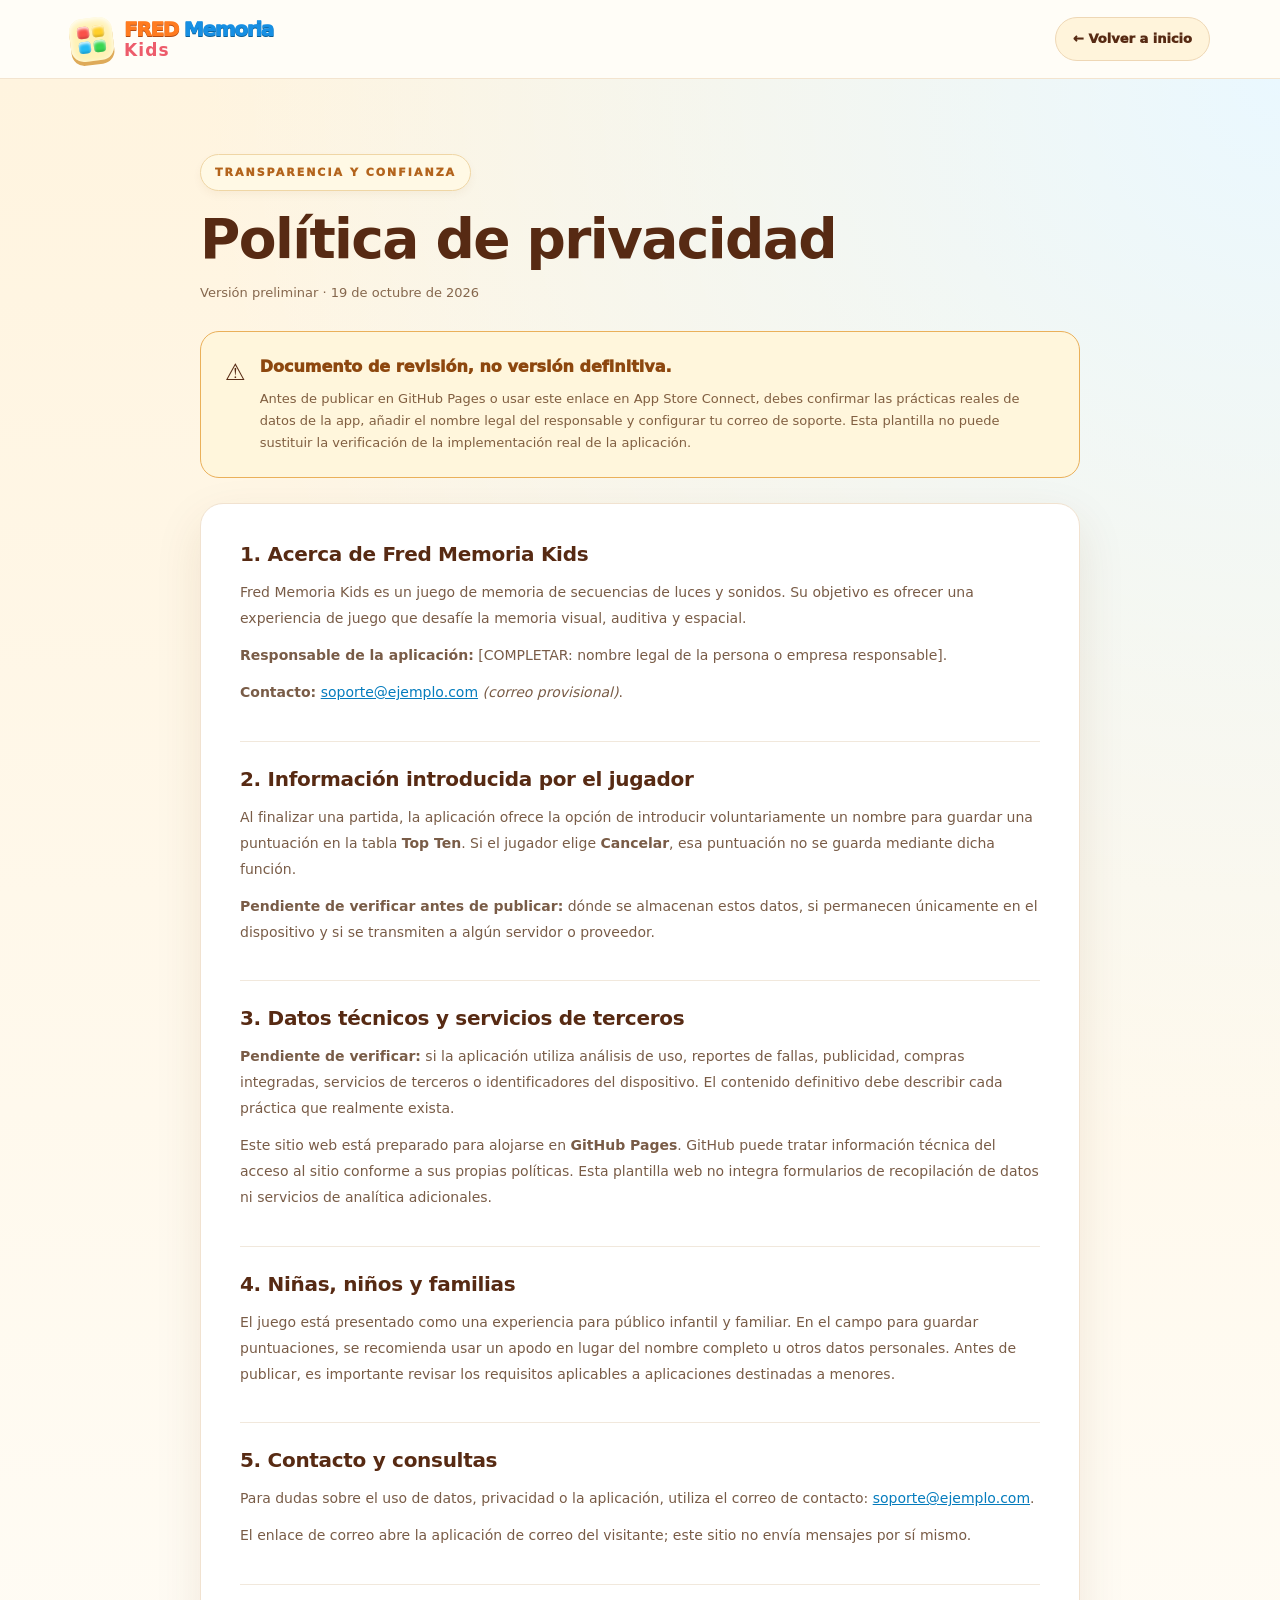
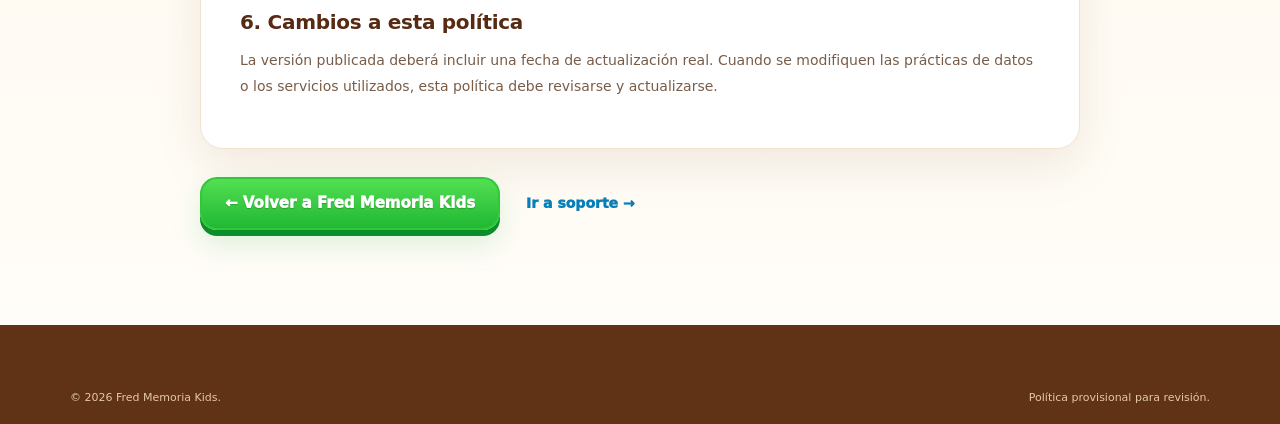
==== privacidad.html @ d6ed4247 "Add files via upload" ====
<!doctype html>
<html lang="es">
<head>
  <meta charset="utf-8">
  <meta name="viewport" content="width=device-width, initial-scale=1">
  <meta name="theme-color" content="#fff9e9">
  <meta name="description" content="Información y borrador de política de privacidad de Fred Memoria Kids.">
  <meta name="robots" content="noindex, nofollow">
  <link rel="icon" type="image/svg+xml" href="assets/img/icono.svg">
  <link rel="stylesheet" href="assets/css/styles.css">
  <title>Política de privacidad | Fred Memoria Kids</title>
  <script defer src="assets/js/config.js"></script>
  <script defer src="assets/js/main.js"></script>
</head>
<body class="privacy-page">
  <a class="skip-link" href="#contenido">Saltar al contenido</a>
  <header class="site-header"><div class="container nav-wrap"><a class="brand" href="index.html" aria-label="Volver a Fred Memoria Kids"><span class="brand-symbol" aria-hidden="true"><i></i><i></i><i></i><i></i></span><span class="brand-copy"><strong><span class="fred">FRED</span> <span class="memoria">Memoria</span></strong><small>Kids</small></span></a><a href="index.html" class="back-home">← Volver a inicio</a></div></header>
  <main id="contenido" class="privacy-content">
    <div class="container privacy-shell">
      <span class="eyebrow">TRANSPARENCIA Y CONFIANZA</span>
      <h1>Política de privacidad</h1>
      <p class="privacy-date">Versión preliminar · 19 de octubre de 2026</p>
      <div class="policy-alert"><span aria-hidden="true">⚠️</span><div><strong>Documento de revisión, no versión definitiva.</strong><p>Antes de publicar en GitHub Pages o usar este enlace en App Store Connect, debes confirmar las prácticas reales de datos de la app, añadir el nombre legal del responsable y configurar tu correo de soporte. Esta plantilla no puede sustituir la verificación de la implementación real de la aplicación.</p></div></div>
      <article class="policy-card">
        <section><h2>1. Acerca de Fred Memoria Kids</h2><p>Fred Memoria Kids es un juego de memoria de secuencias de luces y sonidos. Su objetivo es ofrecer una experiencia de juego que desafíe la memoria visual, auditiva y espacial.</p><p><strong>Responsable de la aplicación:</strong> [COMPLETAR: nombre legal de la persona o empresa responsable].</p><p><strong>Contacto:</strong> <a href="mailto:soporte@ejemplo.com" data-support-link data-support-email>soporte@ejemplo.com</a> <em>(correo provisional)</em>.</p></section>
        <section><h2>2. Información introducida por el jugador</h2><p>Al finalizar una partida, la aplicación ofrece la opción de introducir voluntariamente un nombre para guardar una puntuación en la tabla <strong>Top Ten</strong>. Si el jugador elige <strong>Cancelar</strong>, esa puntuación no se guarda mediante dicha función.</p><p><strong>Pendiente de verificar antes de publicar:</strong> dónde se almacenan estos datos, si permanecen únicamente en el dispositivo y si se transmiten a algún servidor o proveedor.</p></section>
        <section><h2>3. Datos técnicos y servicios de terceros</h2><p><strong>Pendiente de verificar:</strong> si la aplicación utiliza análisis de uso, reportes de fallas, publicidad, compras integradas, servicios de terceros o identificadores del dispositivo. El contenido definitivo debe describir cada práctica que realmente exista.</p><p>Este sitio web está preparado para alojarse en <strong>GitHub Pages</strong>. GitHub puede tratar información técnica del acceso al sitio conforme a sus propias políticas. Esta plantilla web no integra formularios de recopilación de datos ni servicios de analítica adicionales.</p></section>
        <section><h2>4. Niñas, niños y familias</h2><p>El juego está presentado como una experiencia para público infantil y familiar. En el campo para guardar puntuaciones, se recomienda usar un apodo en lugar del nombre completo u otros datos personales. Antes de publicar, es importante revisar los requisitos aplicables a aplicaciones destinadas a menores.</p></section>
        <section><h2>5. Contacto y consultas</h2><p>Para dudas sobre el uso de datos, privacidad o la aplicación, utiliza el correo de contacto: <a href="mailto:soporte@ejemplo.com" data-support-link data-support-email>soporte@ejemplo.com</a>.</p><p>El enlace de correo abre la aplicación de correo del visitante; este sitio no envía mensajes por sí mismo.</p></section>
        <section><h2>6. Cambios a esta política</h2><p>La versión publicada deberá incluir una fecha de actualización real. Cuando se modifiquen las prácticas de datos o los servicios utilizados, esta política debe revisarse y actualizarse.</p></section>
      </article>
      <div class="policy-end"><a href="index.html" class="btn btn-green">← Volver a Fred Memoria Kids</a><a href="index.html#soporte" class="text-link">Ir a soporte →</a></div>
    </div>
  </main>
  <footer class="site-footer"><div class="container footer-bottom"><span>© <span id="current-year">2026</span> Fred Memoria Kids.</span><span>Política provisional para revisión.</span></div></footer>
</body>
</html>
---- assets/css/styles.css ----
:root {
  --ink: #572a13;
  --ink-soft: #75543d;
  --cream: #fff9e9;
  --white: #fffefb;
  --line: #eddcc5;
  --orange: #fa973b;
  --yellow: #ffcf38;
  --green: #2aca38;
  --green-dark: #098b2d;
  --blue: #229eed;
  --blue-dark: #087ac0;
  --red: #f45b4b;
  --purple: #a55ce9;
  --shadow: 0 18px 48px rgba(104, 58, 18, .10);
  --r: 25px;
}
* {box-sizing: border-box}
html {scroll-behavior: smooth;scroll-padding-top: 88px}
body {margin: 0;background: var(--white);color: var(--ink);font-family: 'Trebuchet MS', 'Avenir Next', 'Segoe UI', system-ui, sans-serif;-webkit-font-smoothing: antialiased;line-height: 1.55}
button, a { -webkit-tap-highlight-color: transparent }
button {font: inherit}
a {color: inherit}
img {max-width: 100%;display:block}
.container {width: min(1140px, calc(100% - 48px));margin-inline: auto}
.skip-link {position: absolute;z-index: 100;top: -100px;left: 20px;background: #fff;padding: 10px 16px;border-radius: 12px}
.skip-link:focus {top: 14px}
:focus-visible {outline: 3px solid #168eee;outline-offset: 4px}
[hidden] {display:none!important}
.site-header {position: sticky;top:0;z-index:40;background:rgba(255,253,247,.96);backdrop-filter:blur(16px);border-bottom:1px solid rgba(236,213,182,.62)}
.nav-wrap {display:flex;align-items:center;justify-content:space-between;gap:28px;min-height:78px}
.brand {display:inline-flex;align-items:center;gap:11px;text-decoration:none;flex-shrink:0}
.brand-symbol {background:#fff2b6;box-shadow:0 4px 0 #deaa59, inset 0 2px 6px #fff;border-radius:13px;display:grid;grid-template-columns:repeat(2,12px);grid-template-rows:repeat(2,12px);gap:3px;padding:8px;transform:rotate(-7deg)}
.brand-symbol i {display:block;border-radius:4px;box-shadow:inset 0 2px 3px rgba(255,255,255,.85), inset 0 -2px 2px rgba(0,0,0,.15)}
.brand-symbol i:nth-child(1){background:#fa5049}.brand-symbol i:nth-child(2){background:#ffcf28}.brand-symbol i:nth-child(3){background:#23bbf3}.brand-symbol i:nth-child(4){background:#39d751}
.brand-copy {display:flex;align-items:baseline;flex-direction:column;line-height:1.06}
.brand-copy strong {font-size:20px;letter-spacing:-1.3px;white-space:nowrap;font-weight:950}
.brand-copy .fred {color:#ff7b20;text-shadow:0 1px 0 #b34b13}
.brand-copy .memoria {color:#168fe3;text-shadow:0 1px 0 #0c5e95}
.brand-copy small {font-size:17px;color:#ed5c6b;font-weight:900;letter-spacing:1.1px}
.main-nav {display:flex;align-items:center;gap:24px;font-weight:800;font-size:13px}
.main-nav a {text-decoration:none;transition:color .2s;white-space:nowrap}
.main-nav a:hover {color:#e6751b}
.main-nav .nav-contact {background:#eaf7fc;color:#117fb3;padding:11px 16px;border-radius:999px}
.menu-toggle{display:none}
.hero {position:relative;overflow:hidden;background: radial-gradient(ellipse 42% 70% at 85% 48%, #d8f4ff 0, transparent 90%), radial-gradient(ellipse 37% 60% at 8% 95%, #fff1ac 0, transparent 90%),linear-gradient(155deg, #fffaf0, #fff2d4 68%, #fff5db);padding:67px 0 0}
.hero-grid {display:grid;grid-template-columns:1.08fr .92fr;align-items:center;gap:35px;min-height:655px;position:relative;z-index:1}
.hero-copy {padding:10px 0 65px}
.eyebrow,.kicker{display:inline-block;font-weight:950;letter-spacing:2px;font-size:11px;color:#b3641c}
.eyebrow {background: #fff9e5;border:1px solid #efd6a5;padding:9px 14px;border-radius:999px;box-shadow:0 4px 9px rgba(136,83,24,.05)}
.hero h1 {font-size:clamp(41px, 4.6vw, 67px);letter-spacing:-2.9px;line-height:1.1;font-weight:950;max-width:610px;margin:26px 0 24px}
.highlight {color:#149ed3;position:relative;white-space:normal}
.highlight:after {content:"";position:absolute;bottom:-7px;left:0;right:0;height:10px;border-radius:50%;border-top:5px solid #ffca20;transform:rotate(-2deg)}
.hero-lead {font-size:18px;max-width:570px;line-height:1.7;color:#66432c;margin:0 0 14px}
.hero-detail {font-size:15px;color:#80614b;max-width:510px;line-height:1.7}
.hero-actions {display:flex;flex-wrap:wrap;align-items:center;gap:13px;margin-top:32px}
.btn {display:inline-flex;align-items:center;justify-content:center;gap:10px;text-decoration:none;border-radius:17px;padding:14px 23px;font-size:15px;font-weight:950;transition:transform .2s,box-shadow .2s;border:2px solid transparent;white-space:nowrap;line-height:1.4}
.btn:hover {transform:translateY(-3px)}
.btn-green {background:linear-gradient(180deg,#53df52,#20b833);color:white;border-color:#30c838;box-shadow:0 6px 0 #0b8d2a,0 14px 30px rgba(30,171,67,.16);text-shadow:0 1px 1px rgba(0,0,0,.2)}
.btn-outline {color:#613e20;background:rgba(255,255,255,.75);border-color:#eed6b1;box-shadow:0 5px 13px rgba(121,71,25,.06)}
.btn-outline:hover {background:white}
.memory-pills {display:flex;gap:10px;flex-wrap:wrap;margin-top:36px}
.memory-pills span {display:inline-flex;align-items:center;gap:5px;font-size:11px;font-weight:900;color:#78583a;background:rgba(255,255,255,.72);padding:7px 11px;border:1px solid rgba(238,207,162,.7);border-radius:22px}
.hero-visual {min-height:650px;display:flex;justify-content:center;align-items:center;position:relative;padding:0 10px 35px}
.hero-glow {position:absolute;width:590px;height:590px;border-radius:50%;background:radial-gradient(circle,#fff8d5 0,#e4f6e4 35%,#a1ddfa 68%,transparent 70%);filter:blur(1px);opacity:.85;max-width:135%}
.phone {background:#292d31;border:7px solid #292d31;border-radius:40px;overflow:hidden;box-shadow:0 29px 60px rgba(66,51,37,.24),0 6px 0 rgba(255,255,255,.75) inset;position:relative;isolation:isolate}
.device-hero {width:279px;transform:rotate(6deg);z-index:1;transition:transform .4s}
.device-hero:hover {transform:rotate(1deg) translateY(-6px)}
.phone img {display:block;width:100%;height:auto;aspect-ratio:415/899;object-fit:cover;border-radius:32px}
.phone-camera {position:absolute;top:8px;left:50%;transform:translateX(-50%);width:67px;height:13px;border-radius:0 0 13px 13px;background:#212529;z-index:2}
.float-pill {position:absolute;background:white;padding:12px 16px;border-radius:18px;font-size:13px;font-weight:950;box-shadow:0 14px 30px rgba(92,59,29,.18);z-index:2;white-space:nowrap;border:1px solid #fae0b9}
.pill-top {top:19%;left:0;transform:rotate(-8deg)}
.pill-bottom {bottom:16%;right:0;transform:rotate(8deg)}
.hero-confetti {position:absolute;display:block;border-radius:8px;opacity:.75}
.confetti-one {width:45px;height:45px;transform:rotate(23deg);background:#f8cf27;top:19%;left:3%}
.confetti-two {width:20px;height:20px;transform:rotate(30deg);background:#ef747e;top:69%;left:48%}
.confetti-three {width:29px;height:29px;transform:rotate(-25deg);background:#80d587;top:8%;right:10%}
.facts-row {background:#fff;box-shadow:0 10px 32px rgba(115,69,28,.08);position:relative;z-index:3;display:flex;align-items:center;justify-content:space-around;border-radius:22px 22px 0 0;padding:24px 12px 22px;text-align:center}
.facts-row>div {display:flex;flex-direction:column;align-items:center;gap:1px;flex:1}
.facts-row strong {font-weight:950;font-size:26px;color:#f28d19;line-height:1.2}
.facts-row span:not(.fact-divider) {color:#8c6a4e;font-size:12px;font-weight:800}
.fact-divider {width:1px;height:39px;background:#efe3d5}
.section {padding:105px 0}
.section-heading h2,.faq-intro h2 {font-size:clamp(30px,3.6vw,47px);line-height:1.13;letter-spacing:-1.6px;margin:12px 0 16px;font-weight:950}
.section-heading p,.faq-intro>p {font-size:16px;color:#876751;max-width:560px;margin:0;line-height:1.7}
.section-heading.center {text-align:center;margin-bottom:39px}
.section-heading.center p {margin-inline:auto}
.benefits {background:#fffdf8}
.benefits-grid {display:grid;grid-template-columns:repeat(3,minmax(0,1fr));gap:20px}
.benefit-card {min-height:257px;padding:32px 27px 26px;border-radius:24px;position:relative;overflow:hidden;border:1px solid rgba(255,255,255,.7)}
.benefit-visual {background:#fff0e7}.benefit-audio {background:#e9f5ff}.benefit-spatial {background:#e9fbe9}
.benefit-icon {font-size:39px;display:block;margin-bottom:17px;position:relative;z-index:1}
.benefit-card h3 {font-size:21px;line-height:1.2;margin:0 0 12px;font-weight:950;position:relative;z-index:1}
.benefit-card p {font-size:14px;line-height:1.75;margin:0;max-width:285px;color:#815f4a;position:relative;z-index:1}
.tiny-pieces,.wave-bars,.tiny-grid {position:absolute;right:8px;bottom:6px;opacity:.32;transform:rotate(-19deg)}
.tiny-pieces i {display:inline-block;width:20px;height:20px;margin:3px;border-radius:6px;background:#f79449}.tiny-pieces i:nth-child(2){background:#f74b42}.tiny-pieces i:nth-child(3){background:#ffd234}.tiny-pieces i:nth-child(4){background:#fc7397}
.wave-bars i {display:inline-block;width:13px;height:30px;margin:3px;border-radius:12px;background:#239bd9}.wave-bars i:nth-child(2),.wave-bars i:nth-child(4){height:55px}.wave-bars i:nth-child(3){height:80px}
.tiny-grid{display:grid;grid-template-columns:repeat(3,17px);gap:4px}.tiny-grid i{width:17px;height:17px;background:#48be67;border-radius:5px}.tiny-grid i:nth-child(2),.tiny-grid i:nth-child(6){background:#fcbd3e}
.how-section {background:#fff}
.how-grid {display:grid;grid-template-columns:1fr .9fr;align-items:center;gap:70px}
.steps-list {list-style:none;margin:34px 0 25px;padding:0;display:grid;gap:27px}
.steps-list li {display:flex;gap:18px;align-items:flex-start}
.step-number {width:47px;height:47px;flex:none;border-radius:16px;display:grid;place-items:center;color:white;font-size:22px;font-weight:950;box-shadow:0 5px 0 rgba(0,0,0,.13)}
.step-red {background:#f76c53}.step-blue {background:#23a8e8}.step-green {background:#38c94d}
.steps-list h3 {font-size:19px;font-weight:950;margin:0 0 5px}
.steps-list p {font-size:14px;line-height:1.7;color:#80614c;margin:0;max-width:490px}
.text-link {text-decoration:none;font-weight:950;font-size:14px;color:#067eb8}
.text-link:hover {text-decoration:underline}
.how-visual {display:flex;justify-content:center;align-items:center;position:relative;min-height:480px;overflow:clip}
.how-blob {position:absolute;width:430px;height:425px;max-width:100%;background:#fff0cc;border-radius:41% 59% 59% 41% / 43% 35% 65% 57%;transform:rotate(18deg)}
.shot-framed {width:223px;position:relative;z-index:1;transform:rotate(-4deg);border:7px solid #fff;border-radius:27px;overflow:hidden;box-shadow:0 20px 50px rgba(103,68,33,.17)}
.shot-framed img {width:100%;height:auto}
.how-note {position:absolute;z-index:2;bottom:40px;right:0;border:1px solid #f3dbb3;background:white;border-radius:16px;padding:13px 18px;font-size:13px;font-weight:950;max-width:175px;transform:rotate(7deg);box-shadow:0 8px 18px rgba(104,62,27,.1)}
.levels-section {background:linear-gradient(180deg,#fff7e8,#fff4df)}
.levels-grid {display:grid;grid-template-columns:repeat(4,minmax(0,1fr));gap:20px}
.level-card {border-radius:23px;overflow:hidden;background:white;box-shadow:0 11px 30px rgba(91,55,24,.10);transition:transform .25s,box-shadow .25s;min-width:0}
.level-card:hover {transform:translateY(-7px);box-shadow:0 19px 35px rgba(91,55,24,.16)}
.level-img {height:300px;overflow:hidden;background:#e4f8ff;position:relative}
.level-img img {width:100%;height:100%;object-fit:cover;object-position:center 31%;transition:transform .4s}
.level-card:hover .level-img img {transform:scale(1.06)}
.level-info {padding:19px 18px 21px;min-height:163px}
.level-num {font-size:10px;letter-spacing:1.15px;color:#a08060;font-weight:950}
.level-info h3 {font-weight:950;font-size:20px;letter-spacing:-.45px;margin:8px 0 7px}
.level-info p {font-size:12px;color:#8a6e57;line-height:1.55;margin:0 0 11px;min-height:36px}
.points {display:inline-block;border-radius:999px;padding:5px 11px;font-size:12px;font-weight:950;background:#edfce6;color:#148630}
.apprentice .points {background:#e4f5ff;color:#087eae}.adventurer .points{background:#fff2df;color:#bc6912}.expert .points{background:#f1eaff;color:#8042bb}
.image-note {font-size:12px;color:#a08468;text-align:center;margin:24px 0 0}
.gallery-section {background:#fff}
.gallery-heading {display:flex;justify-content:space-between;align-items:end;margin-bottom:25px;gap:18px}
.gallery-controls {display:flex;gap:10px;flex-shrink:0;padding-bottom:4px}
.gallery-controls button {cursor:pointer;border-radius:50%;width:44px;height:44px;border:1px solid #e8d5b8;background:#fff8eb;color:#6a3714;font-size:23px;font-weight:900}
.gallery-controls button:hover {background:#ffeabd}
.gallery-track {display:flex;gap:18px;overflow-x:auto;scroll-snap-type:x mandatory;scrollbar-width:thin;padding:7px 7px 24px;overscroll-behavior-x:contain}
.gallery-item {flex:0 0 186px;scroll-snap-align:start;min-width:0;text-align:left;padding:8px 8px 0;background:#fff9ed;border:1px solid #efdcc2;border-radius:18px;cursor:pointer;overflow:hidden;transition:transform .2s,box-shadow .2s}
.gallery-item:hover {transform:translateY(-5px);box-shadow:0 10px 21px rgba(82,53,32,.12)}
.gallery-item img {width:100%;height:auto;aspect-ratio:415/899;object-fit:cover;border-radius:12px}
.gallery-item>span {display:flex;justify-content:space-between;font-weight:950;color:#6a3f26;font-size:12px;padding:11px 6px 12px}
.image-dialog {max-height:92vh;max-width:min(95vw,560px);padding:18px;border:0;border-radius:21px;box-shadow:0 25px 100px rgba(0,0,0,.4);background:#fffaf0}
.image-dialog::backdrop {background:rgba(28,18,13,.83);backdrop-filter:blur(5px)}
.image-dialog figure {margin:0;text-align:center}
.image-dialog img {max-height:76vh;width:auto;max-width:100%;border-radius:13px;margin:auto}
.image-dialog figcaption {font-weight:900;font-size:14px;padding-top:10px}
.dialog-close {position:absolute;top:14px;right:14px;width:36px;height:36px;border:0;border-radius:50%;background:#fff;box-shadow:0 2px 8px #0002;font-size:27px;cursor:pointer;z-index:1}
.faq-section {background:#f1faff}
.faq-grid {display:grid;grid-template-columns:.7fr 1.3fr;gap:60px;align-items:start}
.faq-intro {position:relative;min-height:350px;padding-top:10px}
.faq-intro h2 {max-width:360px}
.faq-art {width:225px;height:180px;margin-top:35px;position:relative}
.faq-art span {display:grid;place-items:center;width:118px;height:118px;border-radius:32px;color:white;background:linear-gradient(140deg,#35bbf4,#147ad8);font-size:75px;font-weight:950;transform:rotate(-12deg);box-shadow:0 11px 0 #1064a8,0 15px 25px #108dc92a}
.faq-art i {position:absolute;width:32px;height:32px;border-radius:12px;background:#fdd342;top:8px;left:155px;transform:rotate(27deg)}
.faq-art i:nth-child(3){width:24px;height:24px;background:#f3714c;top:125px;left:135px}.faq-art i:nth-child(4){width:18px;height:18px;background:#56ce71;top:85px;left:205px}
.faq-list {display:grid;gap:11px}
.faq-list details {border-radius:17px;background:#fff;border:1px solid #d8ebf7;overflow:hidden}
.faq-list summary {cursor:pointer;display:flex;justify-content:space-between;align-items:center;gap:20px;padding:18px 20px;list-style:none;font-size:15px;line-height:1.4;font-weight:950}
.faq-list summary::-webkit-details-marker {display:none}
.faq-list summary span {display:grid;place-items:center;flex:0 0 29px;height:29px;background:#e8f6ff;color:#1593d8;border-radius:50%;font-size:23px;font-weight:500;transition:transform .2s}
.faq-list details[open] summary span {transform:rotate(45deg)}
.faq-answer {padding:0 20px 20px;color:#82624e;font-size:14px;line-height:1.75}
.support-section {background:#fff;padding-bottom:114px}
.support-panel {background:linear-gradient(115deg,#fff2c8,#ffe8b3 65%,#fff0d2);padding:62px 65px;border-radius:35px;display:grid;grid-template-columns:1.45fr .75fr;gap:60px;align-items:center;position:relative;overflow:hidden;border:1px solid #f8d28a}
.support-panel .support-decoration i {position:absolute;width:65px;height:65px;transform:rotate(-23deg);border-radius:14px;background:#ffd04c;opacity:.35;top:-30px;left:45%}
.support-panel .support-decoration i:nth-child(2){width:30px;height:30px;background:#fc8682;top:auto;bottom:22px;left:48%}.support-panel .support-decoration i:nth-child(3){width:18px;height:18px;background:#5cc4ec;top:18px;left:auto;right:20px}.support-panel .support-decoration i:nth-child(4){width:24px;height:24px;background:#38c46d;top:auto;bottom:28px;left:auto;right:65px}
.support-copy,.support-side {position:relative;z-index:1}
.support-copy h2 {font-size:clamp(32px,3.3vw,44px);letter-spacing:-1.4px;margin:10px 0 14px;line-height:1.13}
.support-copy>p {font-size:15px;color:#805e41;max-width:560px;line-height:1.75;margin:0 0 21px}
.support-mail-label {font-size:11px;font-weight:950;letter-spacing:1.2px;color:#9b641e;text-transform:uppercase;margin-bottom:3px}
.support-mail {color:#087aaf;font-size:18px;font-weight:950;word-break:break-word;text-decoration-thickness:2px;text-underline-offset:4px}
.config-warning {font-size:12px!important;color:#ad5519!important;margin:8px 0!important}
.support-actions {margin-top:27px;display:flex;gap:22px;align-items:center;flex-wrap:wrap}
.support-privacy {color:#875534;font-weight:900;font-size:12px;text-decoration:none}
.support-privacy:hover{text-decoration:underline}
.support-side {border-radius:25px;padding:39px 23px;background:rgba(255,255,255,.65);text-align:center;box-shadow:0 13px 28px #a76d2520}
.support-emoji {font-size:80px;line-height:1}
.support-side h3 {font-size:20px;margin:17px 0 8px;line-height:1.3}
.support-side p {font-size:13px;margin:0;color:#886747;line-height:1.7}
.site-footer {background:#603316;color:#fff1db;padding:44px 0 18px}
.footer-grid {display:flex;align-items:center;gap:28px;padding-bottom:28px;border-bottom:1px solid rgba(255,255,255,.15)}
.site-footer .brand-copy .memoria {color:#77d1ff}
.site-footer .brand-copy .fred {color:#ffc753}
.footer-grid>p {font-size:13px;color:#ecd5bd;flex:1}
.footer-links {display:flex;flex-wrap:wrap;gap:16px;font-size:12px;font-weight:900}
.footer-links a {text-decoration:none}.footer-links a:hover{text-decoration:underline}
.footer-bottom {display:flex;align-items:center;justify-content:space-between;gap:12px;flex-wrap:wrap;padding-top:20px;color:#e5c7ac;font-size:11px}
.footer-bottom span span[aria-label] {color:#fb877d}
/* Privacy document styles */
.privacy-content {background:radial-gradient(circle at top right,#eaf8ff,transparent 48%),linear-gradient(180deg,#fff4df,#fffdf8);padding:75px 0 95px}
.privacy-shell {max-width:880px}
.privacy-shell>h1 {font-size:clamp(34px,5vw,55px);letter-spacing:-1.6px;line-height:1.13;margin:17px 0 8px}
.privacy-date {font-size:13px;color:#85674d;margin-bottom:28px}
.policy-alert {display:flex;align-items:start;gap:14px;padding:23px 24px;background:#fff6dc;border:1px solid #eab05a;border-radius:19px;margin-bottom:25px}
.policy-alert>span{font-size:23px}.policy-alert strong{color:#8d470e;font-weight:950}.policy-alert p {font-size:13px;color:#815f41;line-height:1.7;margin:8px 0 0}
.policy-card {background:white;border:1px solid #f1e2d0;border-radius:23px;box-shadow:var(--shadow);padding:13px 39px}
.policy-card section {padding:24px 0;border-bottom:1px solid #f1e8dc}
.policy-card section:last-child{border:0}
.policy-card h2 {font-size:20px;letter-spacing:-.3px;line-height:1.3;margin:0 0 13px}
.policy-card p {font-size:14px;color:#795c47;line-height:1.85;margin:11px 0}
.policy-card a {color:#057cbd}
.policy-end {display:flex;align-items:center;gap:26px;flex-wrap:wrap;margin-top:28px}
.back-home {font-size:13px;font-weight:950;text-decoration:none;background:#fff4db;border-radius:50px;padding:11px 17px;border:1px solid #eed7b5}.back-home:hover{background:#fff0c6}
/* Breakpoints */
@media (max-width: 1050px) {
  .main-nav {gap:15px;font-size:12px}
  .hero-grid {grid-template-columns:1.1fr .9fr;gap:10px}
  .hero h1 {font-size:52px}
  .hero-visual {min-height:610px}
  .device-hero {width:248px}
  .float-pill {font-size:11px;padding:10px 12px}
  .levels-grid {gap:12px}
  .level-img {height:265px}
  .level-info {padding:15px 12px 18px}
  .level-info h3 {font-size:18px}
  .support-panel {gap:25px;padding:50px}
}
@media (max-width: 790px) {
  .container {width:min(100% - 36px,660px)}
  .nav-wrap {min-height:70px}
  .menu-toggle {display:flex;flex-direction:column;justify-content:center;gap:5px;border:0;background:#fff2d7;padding:11px;border-radius:12px;cursor:pointer}
  .menu-toggle span {height:3px;width:23px;border-radius:4px;background:#794a28}
  .main-nav {display:none;position:absolute;top:69px;left:0;right:0;background:#fffdf6;border-bottom:2px solid #f1e0ca;padding:14px 25px 22px;flex-direction:column;gap:0;align-items:stretch;box-shadow:0 15px 22px #65361517}
  .main-nav.is-open {display:flex}
  .main-nav a {padding:12px 6px;font-size:14px}
  .main-nav .nav-contact {text-align:center;margin-top:8px}
  .hero {padding-top:45px}
  .hero-grid {grid-template-columns:1fr;gap:0}
  .hero-copy {padding:0;text-align:center}
  .hero h1 {font-size:clamp(39px,7vw,56px);margin:24px auto 19px;max-width:620px}
  .hero-lead,.hero-detail {margin-inline:auto}
  .hero-actions,.memory-pills {justify-content:center}
  .hero-visual {min-height:610px;padding:8px 0 25px}
  .hero-glow {width:470px;height:470px}
  .device-hero {width:246px}
  .pill-top {left:4%;top:18%}.pill-bottom {right:4%;bottom:17%}
  .facts-row {padding:19px 10px}
  .facts-row strong {font-size:22px}.facts-row span:not(.fact-divider) {font-size:11px}
  .section {padding:76px 0}
  .benefits-grid {grid-template-columns:1fr;gap:14px}
  .benefit-card {min-height:170px;padding:23px 24px}
  .benefit-icon {font-size:31px;margin-bottom:10px}.benefit-card h3{font-size:20px}
  .how-grid{grid-template-columns:1fr;gap:25px}.how-visual{min-height:430px}.shot-framed{width:190px}
  .how-note{right:10%;bottom:0}
  .levels-grid{grid-template-columns:repeat(2,minmax(0,1fr));gap:17px}.level-img{height:320px}
  .faq-grid{grid-template-columns:1fr;gap:20px}.faq-intro{min-height:0;padding:0}.faq-art{display:none}
  .support-panel{grid-template-columns:1fr;gap:25px;padding:41px}.support-side{max-width:440px;justify-self:center;width:100%;padding:25px}.support-emoji{font-size:53px}
  .footer-grid{flex-wrap:wrap}.footer-grid>p{min-width:35%}.footer-links{width:100%}
}
@media (max-width: 520px) {
  .container {width:calc(100% - 34px)}
  .brand-copy strong {font-size:18px}.brand-copy small {font-size:15px}
  .hero{padding-top:35px}
  .hero h1 {font-size:40px;line-height:1.12;letter-spacing:-1.9px}
  .hero-lead {font-size:15px}.hero-detail{font-size:13px}
  .eyebrow {font-size:10px;letter-spacing:1px;padding:8px 11px}
  .hero-actions {gap:12px}.btn {font-size:13px;padding:12px 16px;border-radius:14px}
  .memory-pills {gap:6px;margin-top:27px}.memory-pills span{font-size:10px;padding:6px 8px}
  .hero-visual{min-height:570px}
  .hero-glow{width:380px;height:380px}
  .device-hero{width:226px}
  .pill-top{top:19%;left:-5px}.pill-bottom{bottom:15%;right:-6px}
  .float-pill{font-size:10px;padding:8px 10px}
  .facts-row{display:grid;grid-template-columns:repeat(2,minmax(0,1fr));row-gap:20px;padding:22px 5px;border-radius:19px 19px 0 0}
  .fact-divider{display:none}
  .facts-row strong {font-size:23px}.facts-row span:not(.fact-divider){font-size:11px}
  .section{padding:68px 0}
  .section-heading h2,.faq-intro h2{font-size:31px;letter-spacing:-1.05px}.section-heading p,.faq-intro>p{font-size:14px}
  .levels-grid{grid-template-columns:repeat(2,minmax(0,1fr));gap:10px}
  .level-img{height:235px}.level-info{padding:12px 9px 17px;min-height:181px}
  .level-num{font-size:9px;letter-spacing:.5px}.level-info h3{font-size:17px}.level-info p{font-size:11px;min-height:52px}.points{font-size:11px}
  .gallery-heading{align-items:end;gap:6px}.gallery-controls{gap:5px}.gallery-controls button{height:36px;width:36px;font-size:20px}
  .gallery-track{gap:13px}.gallery-item{flex-basis:166px}
  .faq-list summary{font-size:13px;padding:16px 14px}.faq-answer{padding:0 14px 17px;font-size:13px}
  .support-panel{width:calc(100% - 28px);padding:32px 25px;border-radius:25px}.support-copy h2{font-size:32px}.support-actions{gap:17px}.support-mail{font-size:16px}
  .footer-grid{gap:18px}.footer-grid>p{font-size:12px;flex-basis:100%;margin:0}.footer-links{gap:13px 17px}.footer-bottom{font-size:10px}
  .privacy-content{padding:48px 0 75px}.policy-alert{padding:17px;gap:8px}.policy-card{padding:5px 19px}.policy-card h2{font-size:18px}.policy-card p{font-size:13px}
}
@media (prefers-reduced-motion: reduce) {
  *,*::before,*::after {scroll-behavior:auto!important;transition-duration:.01ms!important;animation-duration:.01ms!important}
}
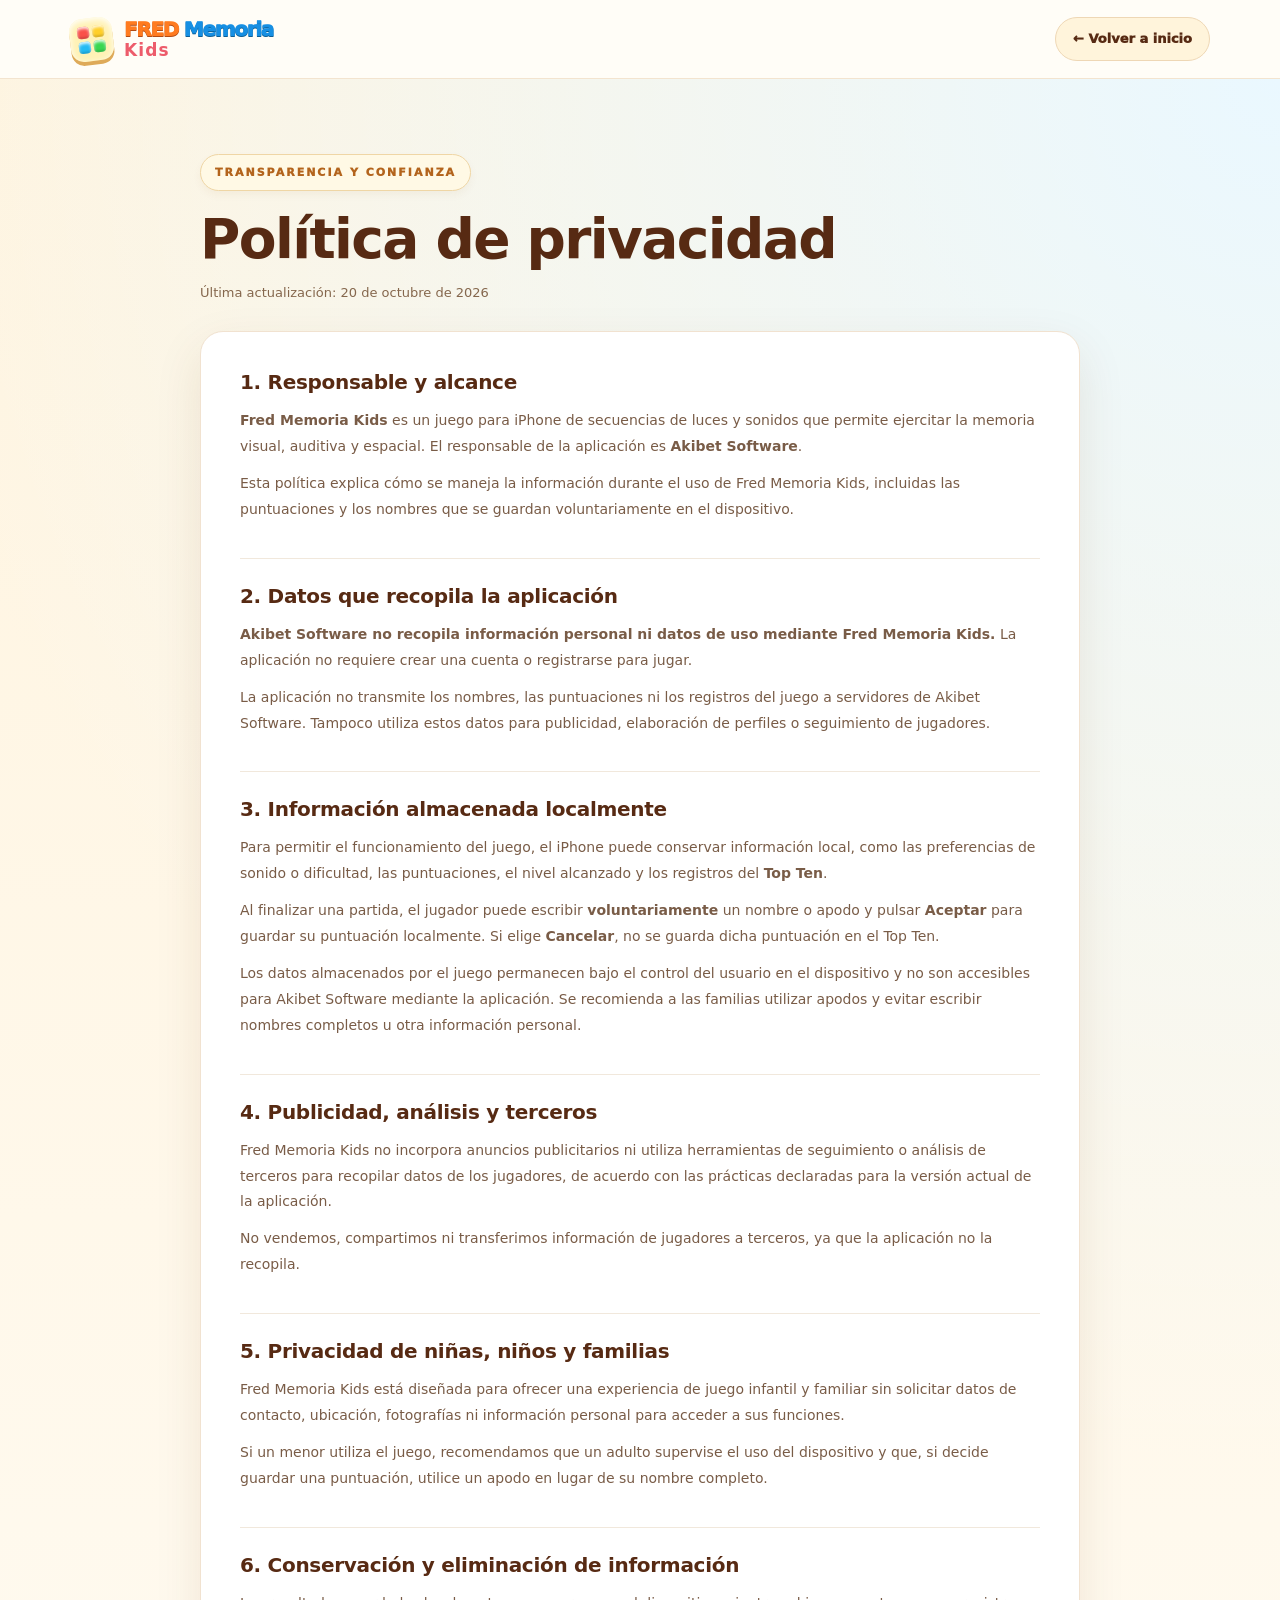
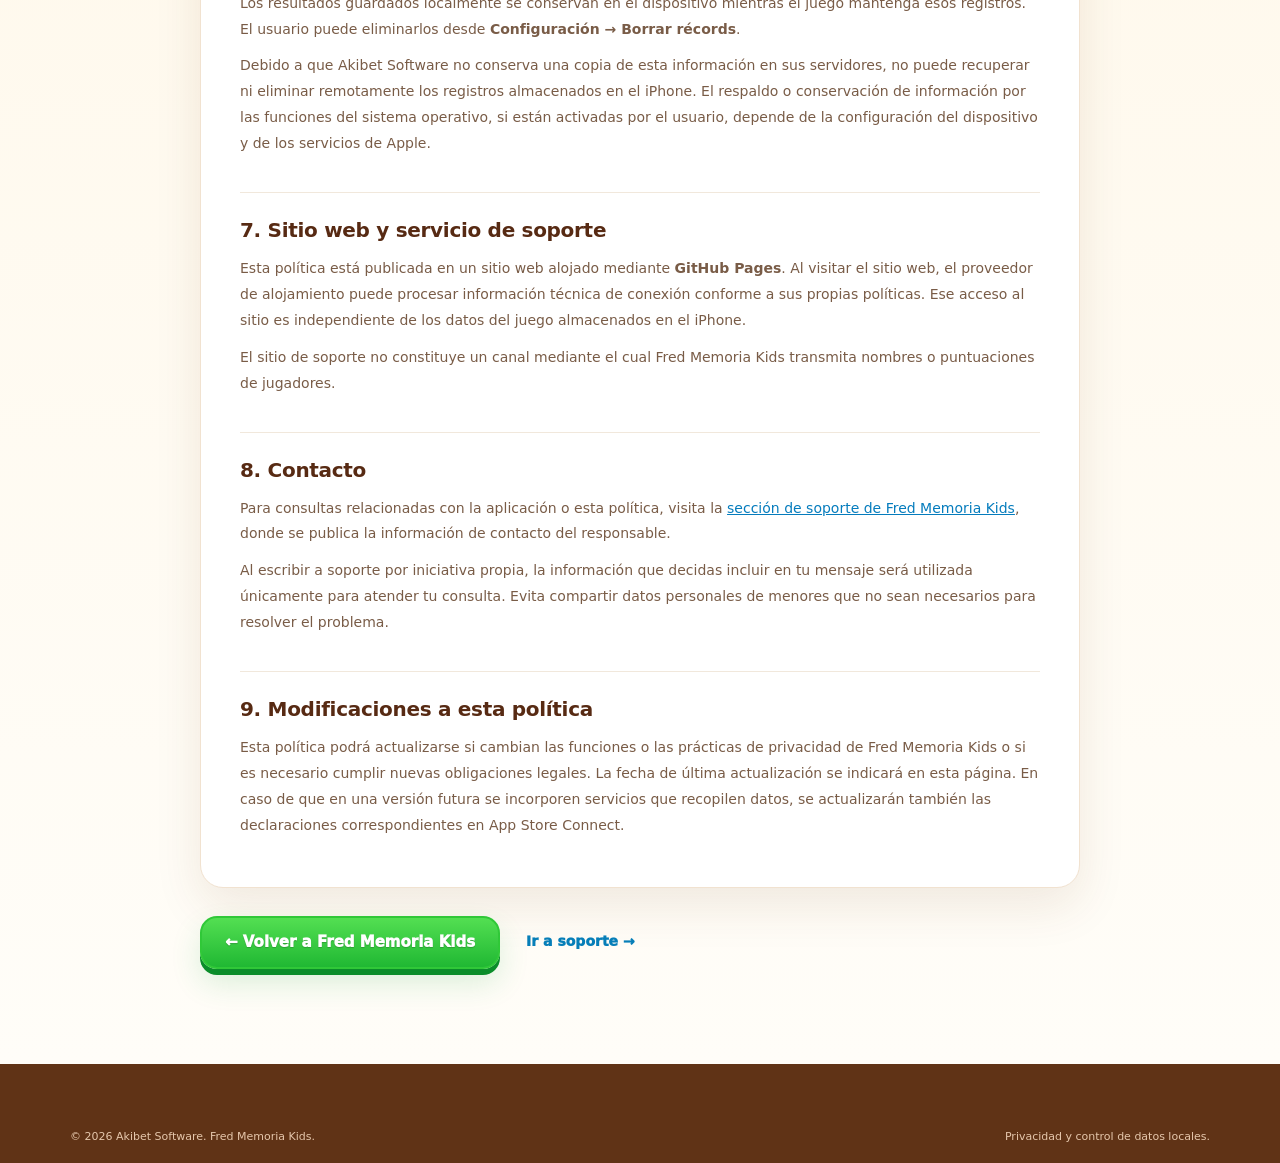
==== commit 11a08273: "Add files via upload" ====
--- a/privacidad.html
+++ b/privacidad.html
@@ -1,37 +1,89 @@
 <!doctype html>
-<html lang="es">
+<html lang="es-MX">
 <head>
   <meta charset="utf-8">
   <meta name="viewport" content="width=device-width, initial-scale=1">
   <meta name="theme-color" content="#fff9e9">
-  <meta name="description" content="Información y borrador de política de privacidad de Fred Memoria Kids.">
-  <meta name="robots" content="noindex, nofollow">
+  <meta name="description" content="Política de privacidad de Fred Memoria Kids de Akibet Software. Conoce cómo funciona el almacenamiento local de puntuaciones y tus opciones para eliminarlas.">
+  <meta name="robots" content="index, follow">
   <link rel="icon" type="image/svg+xml" href="assets/img/icono.svg">
   <link rel="stylesheet" href="assets/css/styles.css">
   <title>Política de privacidad | Fred Memoria Kids</title>
-  <script defer src="assets/js/config.js"></script>
-  <script defer src="assets/js/main.js"></script>
 </head>
 <body class="privacy-page">
   <a class="skip-link" href="#contenido">Saltar al contenido</a>
-  <header class="site-header"><div class="container nav-wrap"><a class="brand" href="index.html" aria-label="Volver a Fred Memoria Kids"><span class="brand-symbol" aria-hidden="true"><i></i><i></i><i></i><i></i></span><span class="brand-copy"><strong><span class="fred">FRED</span> <span class="memoria">Memoria</span></strong><small>Kids</small></span></a><a href="index.html" class="back-home">← Volver a inicio</a></div></header>
+  <header class="site-header">
+    <div class="container nav-wrap">
+      <a class="brand" href="index.html" aria-label="Volver a Fred Memoria Kids">
+        <span class="brand-symbol" aria-hidden="true"><i></i><i></i><i></i><i></i></span>
+        <span class="brand-copy"><strong><span class="fred">FRED</span> <span class="memoria">Memoria</span></strong><small>Kids</small></span>
+      </a>
+      <a href="index.html" class="back-home">← Volver a inicio</a>
+    </div>
+  </header>
   <main id="contenido" class="privacy-content">
     <div class="container privacy-shell">
       <span class="eyebrow">TRANSPARENCIA Y CONFIANZA</span>
       <h1>Política de privacidad</h1>
-      <p class="privacy-date">Versión preliminar · 19 de octubre de 2026</p>
-      <div class="policy-alert"><span aria-hidden="true">⚠️</span><div><strong>Documento de revisión, no versión definitiva.</strong><p>Antes de publicar en GitHub Pages o usar este enlace en App Store Connect, debes confirmar las prácticas reales de datos de la app, añadir el nombre legal del responsable y configurar tu correo de soporte. Esta plantilla no puede sustituir la verificación de la implementación real de la aplicación.</p></div></div>
+      <p class="privacy-date">Última actualización: 20 de octubre de 2026</p>
       <article class="policy-card">
-        <section><h2>1. Acerca de Fred Memoria Kids</h2><p>Fred Memoria Kids es un juego de memoria de secuencias de luces y sonidos. Su objetivo es ofrecer una experiencia de juego que desafíe la memoria visual, auditiva y espacial.</p><p><strong>Responsable de la aplicación:</strong> [COMPLETAR: nombre legal de la persona o empresa responsable].</p><p><strong>Contacto:</strong> <a href="mailto:soporte@ejemplo.com" data-support-link data-support-email>soporte@ejemplo.com</a> <em>(correo provisional)</em>.</p></section>
-        <section><h2>2. Información introducida por el jugador</h2><p>Al finalizar una partida, la aplicación ofrece la opción de introducir voluntariamente un nombre para guardar una puntuación en la tabla <strong>Top Ten</strong>. Si el jugador elige <strong>Cancelar</strong>, esa puntuación no se guarda mediante dicha función.</p><p><strong>Pendiente de verificar antes de publicar:</strong> dónde se almacenan estos datos, si permanecen únicamente en el dispositivo y si se transmiten a algún servidor o proveedor.</p></section>
-        <section><h2>3. Datos técnicos y servicios de terceros</h2><p><strong>Pendiente de verificar:</strong> si la aplicación utiliza análisis de uso, reportes de fallas, publicidad, compras integradas, servicios de terceros o identificadores del dispositivo. El contenido definitivo debe describir cada práctica que realmente exista.</p><p>Este sitio web está preparado para alojarse en <strong>GitHub Pages</strong>. GitHub puede tratar información técnica del acceso al sitio conforme a sus propias políticas. Esta plantilla web no integra formularios de recopilación de datos ni servicios de analítica adicionales.</p></section>
-        <section><h2>4. Niñas, niños y familias</h2><p>El juego está presentado como una experiencia para público infantil y familiar. En el campo para guardar puntuaciones, se recomienda usar un apodo en lugar del nombre completo u otros datos personales. Antes de publicar, es importante revisar los requisitos aplicables a aplicaciones destinadas a menores.</p></section>
-        <section><h2>5. Contacto y consultas</h2><p>Para dudas sobre el uso de datos, privacidad o la aplicación, utiliza el correo de contacto: <a href="mailto:soporte@ejemplo.com" data-support-link data-support-email>soporte@ejemplo.com</a>.</p><p>El enlace de correo abre la aplicación de correo del visitante; este sitio no envía mensajes por sí mismo.</p></section>
-        <section><h2>6. Cambios a esta política</h2><p>La versión publicada deberá incluir una fecha de actualización real. Cuando se modifiquen las prácticas de datos o los servicios utilizados, esta política debe revisarse y actualizarse.</p></section>
+        <section>
+          <h2>1. Responsable y alcance</h2>
+          <p><strong>Fred Memoria Kids</strong> es un juego para iPhone de secuencias de luces y sonidos que permite ejercitar la memoria visual, auditiva y espacial. El responsable de la aplicación es <strong>Akibet Software</strong>.</p>
+          <p>Esta política explica cómo se maneja la información durante el uso de Fred Memoria Kids, incluidas las puntuaciones y los nombres que se guardan voluntariamente en el dispositivo.</p>
+        </section>
+        <section>
+          <h2>2. Datos que recopila la aplicación</h2>
+          <p><strong>Akibet Software no recopila información personal ni datos de uso mediante Fred Memoria Kids.</strong> La aplicación no requiere crear una cuenta o registrarse para jugar.</p>
+          <p>La aplicación no transmite los nombres, las puntuaciones ni los registros del juego a servidores de Akibet Software. Tampoco utiliza estos datos para publicidad, elaboración de perfiles o seguimiento de jugadores.</p>
+        </section>
+        <section>
+          <h2>3. Información almacenada localmente</h2>
+          <p>Para permitir el funcionamiento del juego, el iPhone puede conservar información local, como las preferencias de sonido o dificultad, las puntuaciones, el nivel alcanzado y los registros del <strong>Top Ten</strong>.</p>
+          <p>Al finalizar una partida, el jugador puede escribir <strong>voluntariamente</strong> un nombre o apodo y pulsar <strong>Aceptar</strong> para guardar su puntuación localmente. Si elige <strong>Cancelar</strong>, no se guarda dicha puntuación en el Top Ten.</p>
+          <p>Los datos almacenados por el juego permanecen bajo el control del usuario en el dispositivo y no son accesibles para Akibet Software mediante la aplicación. Se recomienda a las familias utilizar apodos y evitar escribir nombres completos u otra información personal.</p>
+        </section>
+        <section>
+          <h2>4. Publicidad, análisis y terceros</h2>
+          <p>Fred Memoria Kids no incorpora anuncios publicitarios ni utiliza herramientas de seguimiento o análisis de terceros para recopilar datos de los jugadores, de acuerdo con las prácticas declaradas para la versión actual de la aplicación.</p>
+          <p>No vendemos, compartimos ni transferimos información de jugadores a terceros, ya que la aplicación no la recopila.</p>
+        </section>
+        <section>
+          <h2>5. Privacidad de niñas, niños y familias</h2>
+          <p>Fred Memoria Kids está diseñada para ofrecer una experiencia de juego infantil y familiar sin solicitar datos de contacto, ubicación, fotografías ni información personal para acceder a sus funciones.</p>
+          <p>Si un menor utiliza el juego, recomendamos que un adulto supervise el uso del dispositivo y que, si decide guardar una puntuación, utilice un apodo en lugar de su nombre completo.</p>
+        </section>
+        <section>
+          <h2>6. Conservación y eliminación de información</h2>
+          <p>Los resultados guardados localmente se conservan en el dispositivo mientras el juego mantenga esos registros. El usuario puede eliminarlos desde <strong>Configuración → Borrar récords</strong>.</p>
+          <p>Debido a que Akibet Software no conserva una copia de esta información en sus servidores, no puede recuperar ni eliminar remotamente los registros almacenados en el iPhone. El respaldo o conservación de información por las funciones del sistema operativo, si están activadas por el usuario, depende de la configuración del dispositivo y de los servicios de Apple.</p>
+        </section>
+        <section>
+          <h2>7. Sitio web y servicio de soporte</h2>
+          <p>Esta política está publicada en un sitio web alojado mediante <strong>GitHub Pages</strong>. Al visitar el sitio web, el proveedor de alojamiento puede procesar información técnica de conexión conforme a sus propias políticas. Ese acceso al sitio es independiente de los datos del juego almacenados en el iPhone.</p>
+          <p>El sitio de soporte no constituye un canal mediante el cual Fred Memoria Kids transmita nombres o puntuaciones de jugadores.</p>
+        </section>
+        <section>
+          <h2>8. Contacto</h2>
+          <p>Para consultas relacionadas con la aplicación o esta política, visita la <a href="index.html#soporte">sección de soporte de Fred Memoria Kids</a>, donde se publica la información de contacto del responsable.</p>
+          <p>Al escribir a soporte por iniciativa propia, la información que decidas incluir en tu mensaje será utilizada únicamente para atender tu consulta. Evita compartir datos personales de menores que no sean necesarios para resolver el problema.</p>
+        </section>
+        <section>
+          <h2>9. Modificaciones a esta política</h2>
+          <p>Esta política podrá actualizarse si cambian las funciones o las prácticas de privacidad de Fred Memoria Kids o si es necesario cumplir nuevas obligaciones legales. La fecha de última actualización se indicará en esta página. En caso de que en una versión futura se incorporen servicios que recopilen datos, se actualizarán también las declaraciones correspondientes en App Store Connect.</p>
+        </section>
       </article>
-      <div class="policy-end"><a href="index.html" class="btn btn-green">← Volver a Fred Memoria Kids</a><a href="index.html#soporte" class="text-link">Ir a soporte →</a></div>
+      <div class="policy-end">
+        <a href="index.html" class="btn btn-green">← Volver a Fred Memoria Kids</a>
+        <a href="index.html#soporte" class="text-link">Ir a soporte →</a>
+      </div>
     </div>
   </main>
-  <footer class="site-footer"><div class="container footer-bottom"><span>© <span id="current-year">2026</span> Fred Memoria Kids.</span><span>Política provisional para revisión.</span></div></footer>
+  <footer class="site-footer">
+    <div class="container footer-bottom">
+      <span>© 2026 Akibet Software. Fred Memoria Kids.</span>
+      <span>Privacidad y control de datos locales.</span>
+    </div>
+  </footer>
 </body>
 </html>
